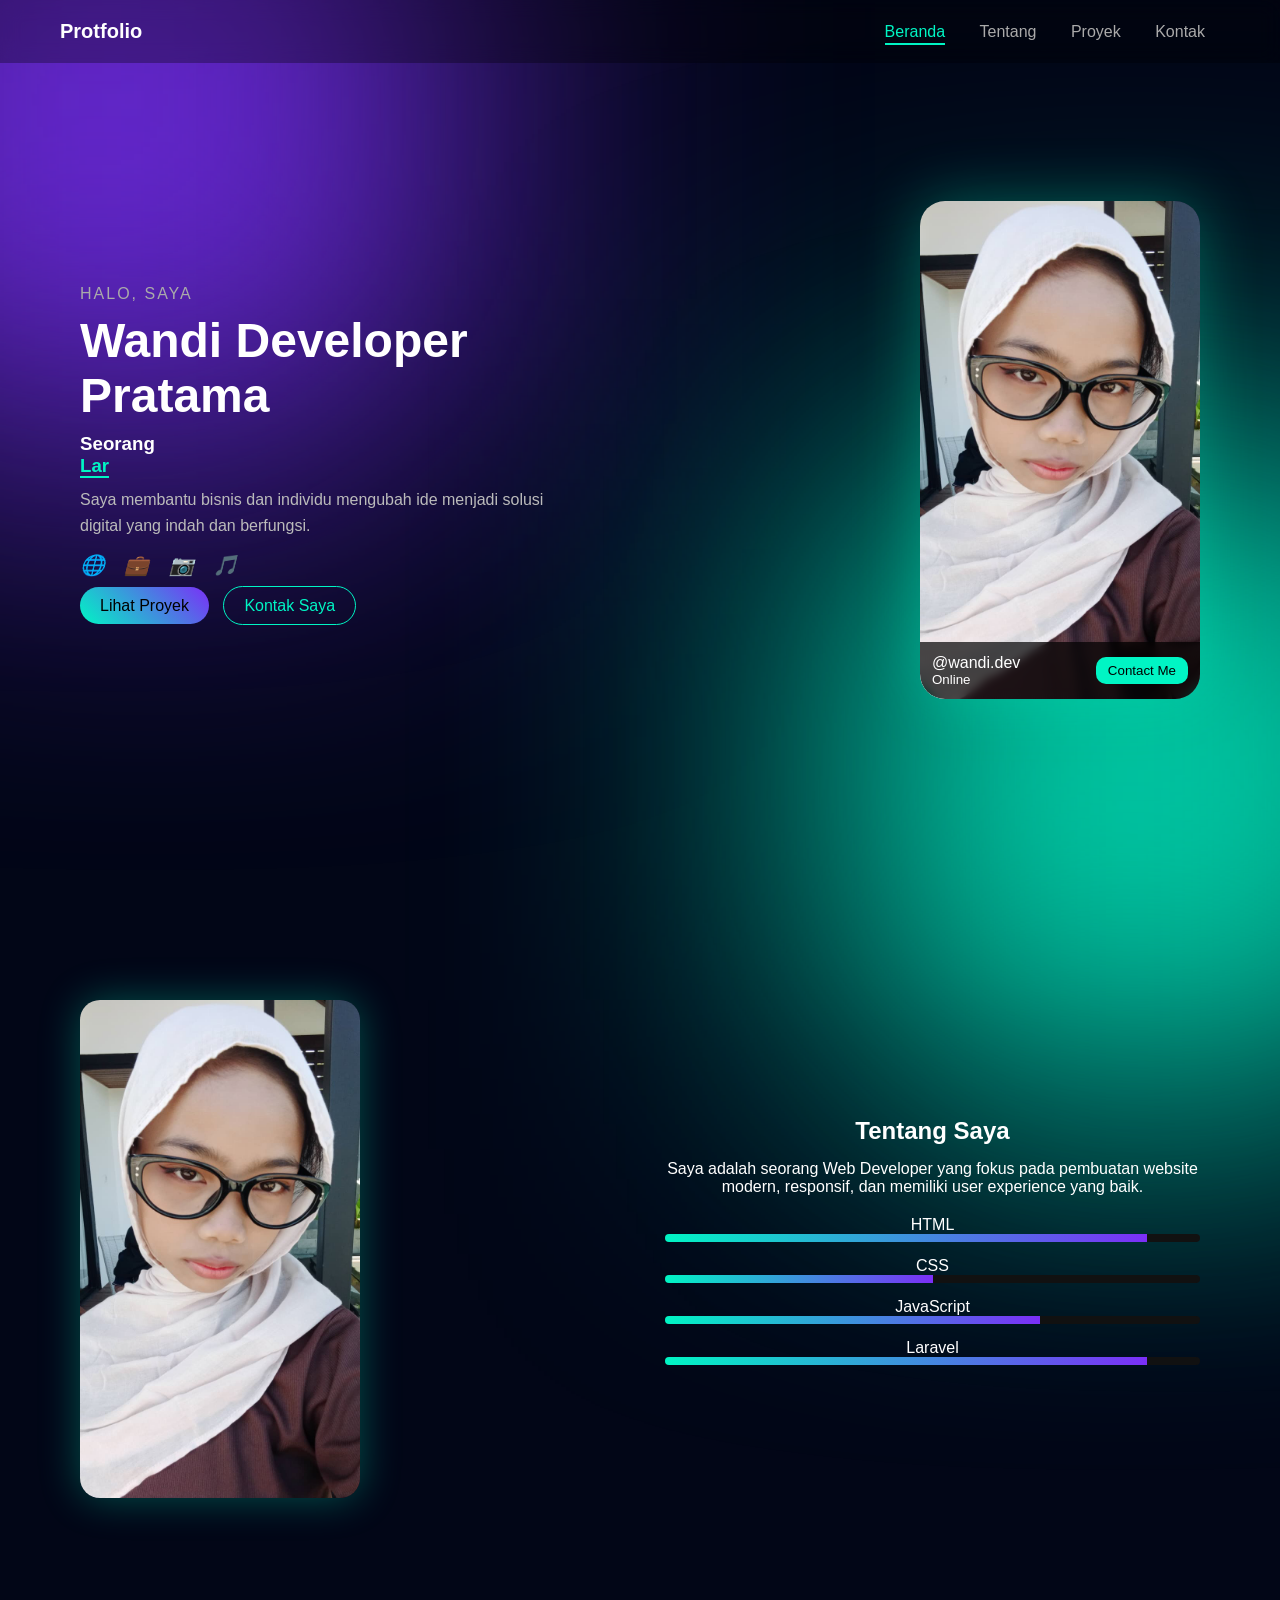
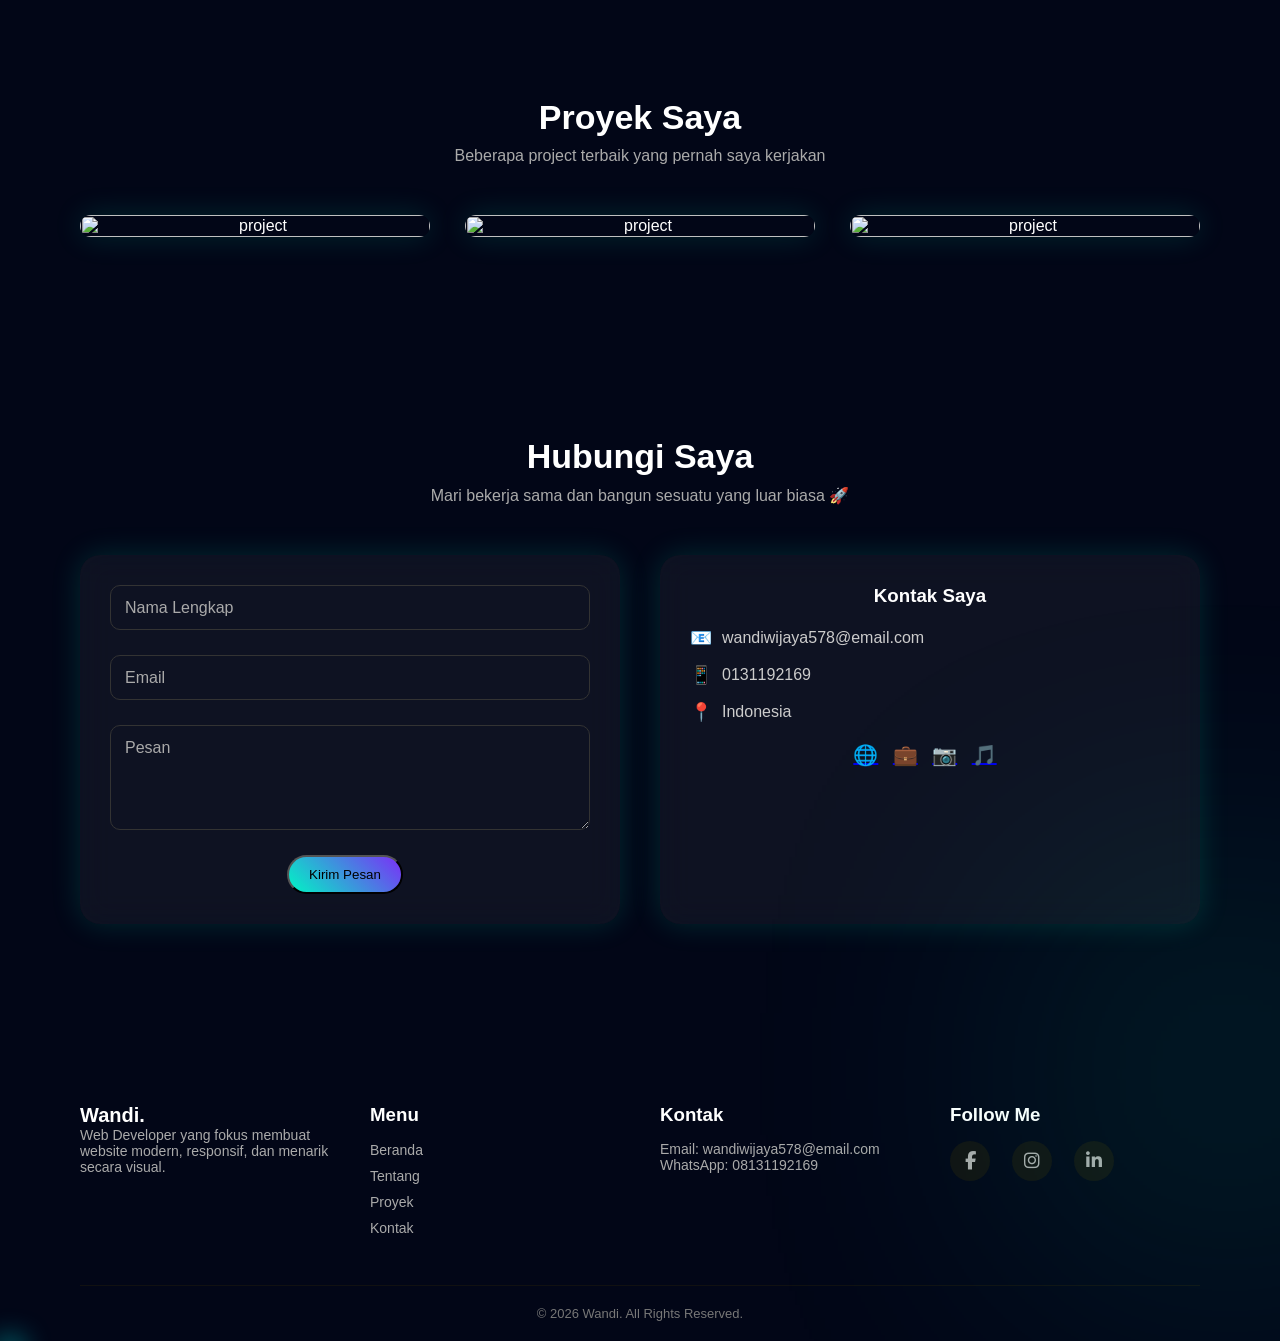
==== index.html @ ee87df97 "Add files via upload" ====
<meta charset="UTF-8">
<meta name="viewport" content="width=device-width, initial-scale=1.0">
<title>Portfolio Wandi</title>
    <link rel="icon" href="assets/icon2.ico" type="image/x-icon">
<link rel="stylesheet" href="https://cdnjs.cloudflare.com/ajax/libs/font-awesome/6.5.0/css/all.min.css">

<!-- CSS -->
<link rel="stylesheet" href="style.css">
</head>
<body>

<!-- LOAD COMPONENT -->
<div id="navbar"></div>
<div id="hero"></div>
<div id="footer"></div><!-- optional -->

<!-- JS -->
<script src="https://cdn.jsdelivr.net/npm/emailjs-com@3/dist/email.min.js"></script>
<script src="js/script.js"></script>

</body>
<div id="toast" class="toast">Pesan terkirim 🚀</div>
</html>
---- style.css ----
/* ================= GLOBAL ================= */
* {
    margin: 0;
    padding: 0;
    box-sizing: border-box;
    font-family: 'Segoe UI', sans-serif;
}

body {
    background: #020617;
    color: white;
    overflow-x: hidden;
}

/* ================= BACKGROUND GLOW ================= */
body::before,
body::after {
    content: "";
    position: fixed;
    width: 500px;
    height: 500px;
    filter: blur(180px);
    z-index: -1;
    animation: moveGlow 10s infinite alternate;
}

body::before {
    background: #7b2ff7;
    top: -100px;
    left: -100px;
}

body::after {
    background: #00f5c4;
    bottom: -100px;
    right: -100px;
}

@keyframes moveGlow {
    0% { transform: translate(0,0); }
    100% { transform: translate(50px,50px); }
}

/* ================= NAVBAR ================= */
header {
    display: flex;
    justify-content: space-between;
    align-items: center;
    padding: 20px 60px;
    position: fixed;
    width: 100%;
    top: 0;
    z-index: 1000;
    backdrop-filter: blur(10px);
    background: rgba(0,0,0,0.3);
}

.logo {
    font-weight: bold;
    font-size: 20px;
}

nav a {
    margin: 0 15px;
    color: #aaa;
    text-decoration: none;
    position: relative;
    transition: 0.3s;
}

nav a:hover {
    color: white;
}

nav a.active {
    color: #00f5c4;
}

nav a.active::after {
    content: "";
    position: absolute;
    width: 100%;
    height: 2px;
    background: #00f5c4;
    bottom: -5px;
    left: 0;
}

/* ================= HERO ================= */
.hero {
    display: flex;
    justify-content: space-between;
    align-items: center;
    padding: 120px 80px;
    min-height: 100vh;
    position: relative;
}

/* ================= BLUR BACKGROUND ================= */
.blur-bg::before,
.blur-bg::after {
    content: "";
    position: absolute;
    width: 400px;
    height: 400px;
    filter: blur(150px);
    z-index: -1;
}

.blur-bg::before {
    background: #7b2ff7;
    top: -100px;
    left: -100px;
}

.blur-bg::after {
    background: #00f5c4;
    bottom: -100px;
    right: -100px;
}

/* ================= LEFT ================= */
.left {
    max-width: 500px;
    z-index: 2;
}

.subtitle {
    color: #aaa;
    letter-spacing: 2px;
}

.left h1 {
    font-size: 48px;
    margin: 10px 0;
    font-weight: bold;
}

.left h3 {
    margin: 10px 0;
}

.highlight {
    color: #00f5c4;
    border-bottom: 2px solid #00f5c4;
}

.desc {
    margin-top: 10px;
    color: #bbb;
    line-height: 1.6;
}

/* ================= SOCIAL ================= */
.social {
    margin-top: 15px;
}

.social i {
    margin-right: 15px;
    font-size: 20px;
    cursor: pointer;
    transition: 0.3s;
}

.social i:hover {
    transform: scale(1.2);
    color: #00f5c4;
}

/* ================= BUTTON ================= */
.btn-group {
    margin-top: 20px;
}

.btn {
    background: linear-gradient(45deg, #00f5c4, #7b2ff7);
    padding: 10px 20px;
    border-radius: 20px;
    color: black;
    text-decoration: none;
    margin-right: 10px;
    transition: 0.3s;
}

.btn:hover {
    transform: scale(1.05);
    box-shadow: 0 0 20px #00f5c4;
}

.btn-outline {
    border: 1px solid #00f5c4;
    padding: 10px 20px;
    border-radius: 20px;
    color: #00f5c4;
    text-decoration: none;
    transition: 0.3s;
}

.btn-outline:hover {
    background: #00f5c4;
    color: black;
}

/* ================= RIGHT ================= */
.right {
    display: flex;
    justify-content: center;
    align-items: center;
}

/* ================= CARD ================= */
.card {
    width: 280px;
    border-radius: 25px;
    overflow: hidden;
    position: relative;
    box-shadow: 0 0 60px rgba(0,255,200,0.3);
    transition: 0.4s;
}

.card img {
    width: 100%;
    display: block;
}

.card:hover {
    transform: scale(1.05);
}

/* ================= OVERLAY ================= */
.card-overlay {
    position: absolute;
    bottom: 0;
    width: 100%;
    padding: 12px;
    background: rgba(0,0,0,0.7);
    display: flex;
    justify-content: space-between;
    align-items: center;
    backdrop-filter: blur(5px);
}

.card-overlay button {
    background: #00f5c4;
    border: none;
    padding: 6px 12px;
    border-radius: 10px;
    cursor: pointer;
}

/* ================= FLOAT ================= */
.floating {
    animation: float 4s ease-in-out infinite;
}

@keyframes float {
    0%,100% { transform: translateY(0); }
    50% { transform: translateY(-25px); }
}

/* ================= SECTION ================= */
.section {
    padding: 100px 80px;
    text-align: center;

    /* 🔥 FIX: jangan disembunyiin total */
    opacity: 1;
    transform: translateY(0);
}

/* ================= ABOUT ================= */
.about-container {
    display: flex;
    align-items: center;
    justify-content: space-between;
    gap: 50px;
}

.about-left {
    flex: 1;
}

.about-card {
    width: 280px;
    border-radius: 20px;
    overflow: hidden;
    box-shadow: 0 0 40px rgba(0,255,200,0.3);
}

.about-card img {
    width: 100%;
}

.about-right {
    flex: 1;
}

.about-right h2 {
    margin-bottom: 15px;
}

/* ================= SKILLS ================= */
.skills {
    margin-top: 20px;
}

.skill {
    margin-bottom: 15px;
}

.bar {
    background: #111;
    height: 8px;
    border-radius: 10px;
    overflow: hidden;
}

.bar span {
    display: block;
    height: 100%;
    width: 0;
    background: linear-gradient(90deg, #00f5c4, #7b2ff7);
    transition: 1s;
}

/* ================= RESPONSIVE ================= */
@media (max-width: 900px) {
    .hero {
        flex-direction: column;
        text-align: center;
        padding: 120px 20px;
    }

    .right {
        margin-top: 30px;
    }

    .left h1 {
        font-size: 32px;
    }

    .about-container {
        flex-direction: column;
        text-align: center;
    }
}
/* ================= PROJECT ================= */
.project {
    text-align: center;
}

.section-title {
    font-size: 34px;
    margin-bottom: 10px;
}

.section-subtitle {
    color: #aaa;
    margin-bottom: 50px;
}

/* GRID */
.project-container {
    display: grid;
    grid-template-columns: repeat(3, 1fr);
    gap: 35px;
}

/* CARD */
.project-card {
    position: relative;
    overflow: hidden;
    border-radius: 20px;
    cursor: pointer;
    transition: 0.4s;
    box-shadow: 0 0 30px rgba(0,255,200,0.15);
}

/* IMAGE */
.project-card img {
    width: 100%;
    display: block;
    transition: 0.5s;
}

/* HOVER IMAGE */
.project-card:hover img {
    transform: scale(1.15);
    filter: brightness(0.6);
}

/* OVERLAY */
.project-overlay {
    position: absolute;
    bottom: 0;
    width: 100%;
    padding: 25px;
    transform: translateY(100%);
    transition: 0.4s;
    text-align: left;
}

/* SHOW OVERLAY */
.project-card:hover .project-overlay {
    transform: translateY(0);
}

/* TITLE */
.project-overlay h3 {
    margin: 10px 0;
}

/* DESC */
.project-overlay p {
    font-size: 14px;
    color: #ccc;
    margin-bottom: 10px;
}

/* TAG */
.tags span {
    background: rgba(0,255,200,0.2);
    padding: 4px 10px;
    border-radius: 10px;
    font-size: 12px;
    margin-right: 5px;
}

/* BUTTON */
.btn-small {
    display: inline-block;
    padding: 6px 12px;
    background: linear-gradient(45deg, #00f5c4, #7b2ff7);
    border-radius: 10px;
    text-decoration: none;
    color: black;
    font-size: 12px;
}

/* HOVER CARD */
.project-card:hover {
    transform: translateY(-12px);
    box-shadow: 0 0 50px rgba(0,255,200,0.4);
}
@media (max-width: 900px) {
    .project-container {
        grid-template-columns: 1fr;
    }
}
/* ================= FOOTER ================= */
.footer {
    background: #020617;
    padding: 80px 80px 20px;
    position: relative;
}

/* GRID */
.footer-container {
    display: grid;
    grid-template-columns: repeat(4, 1fr);
    gap: 40px;
}

/* COLUMN */
.footer-col h3 {
    margin-bottom: 15px;
}

.footer-col p,
.footer-col a {
    color: #aaa;
    font-size: 14px;
    text-decoration: none;
}

.footer-col a:hover {
    color: #00f5c4;
}

/* MENU LIST */
.footer-col ul {
    list-style: none;
}

.footer-col ul li {
    margin-bottom: 8px;
}

/* SOCIAL */
.footer-social a {
    margin-right: 10px;
    font-size: 18px;
    transition: 0.3s;
}

.footer-social a:hover {
    color: #00f5c4;
    transform: scale(1.2);
}

/* BOTTOM */
.footer-bottom {
    text-align: center;
    margin-top: 40px;
    border-top: 1px solid #111;
    padding-top: 20px;
    font-size: 13px;
    color: #777;
}

/* GLOW EFFECT */
.footer::before {
    content: "";
    position: absolute;
    width: 300px;
    height: 300px;
    background: #00f5c4;
    filter: blur(150px);
    opacity: 0.2;
    top: -100px;
    right: -100px;
}

/* ================= RESPONSIVE ================= */
@media (max-width: 900px) {
    .footer-container {
        grid-template-columns: 1fr;
        text-align: center;
    }
}

/* ================= CONTACT ULTRA ================= */
.contact-wrapper {
    display: flex;
    gap: 40px;
    margin-top: 50px;
}

/* CARD GLASS */
.contact-card,
.contact-info-card {
    flex: 1;
    padding: 30px;
    border-radius: 20px;
    backdrop-filter: blur(15px);
    background: rgba(255,255,255,0.05);
    box-shadow: 0 0 30px rgba(0,255,200,0.15);
    transition: 0.4s;
}

/* HOVER CARD */
.contact-card:hover,
.contact-info-card:hover {
    transform: translateY(-10px);
    box-shadow: 0 0 50px rgba(0,255,200,0.3);
}

/* INPUT */
.input-group {
    position: relative;
    margin-bottom: 25px;
}

.input-group input,
.input-group textarea {
    width: 100%;
    padding: 14px;
    border-radius: 10px;
    border: 1px solid #333;
    background: transparent;
    color: white;
    outline: none;
}

/* LABEL FLOAT */
.input-group label {
    position: absolute;
    left: 15px;
    top: 14px;
    color: #aaa;
    transition: 0.3s;
}

/* FOCUS EFFECT 🔥 */
.input-group input:focus,
.input-group textarea:focus {
    border-color: #00f5c4;
    box-shadow: 0 0 10px #00f5c4;
}

/* LABEL ANIMATION */
.input-group input:focus + label,
.input-group textarea:focus + label,
.input-group input:valid + label,
.input-group textarea:valid + label {
    top: -8px;
    left: 10px;
    font-size: 12px;
    background: #020617;
    padding: 0 5px;
    color: #00f5c4;
}

/* INFO */
.contact-info-card h3 {
    margin-bottom: 20px;
}

.info-item {
    display: flex;
    align-items: center;
    margin-bottom: 15px;
}

.info-item span {
    font-size: 18px;
    margin-right: 10px;
}

.info-item p {
    color: #ccc;
}

/* SOCIAL */
.contact-social {
    margin-top: 20px;
}

.contact-social a {
    margin-right: 10px;
    font-size: 20px;
    transition: 0.3s;
}

.contact-social a:hover {
    color: #00f5c4;
    transform: scale(1.2);
}

/* RESPONSIVE */
@media (max-width: 900px) {
    .contact-wrapper {
        flex-direction: column;
    }
}
/* TOAST NOTIF */
.toast {
    position: fixed;
    bottom: 30px;
    right: 30px;
    background: linear-gradient(45deg, #00f5c4, #7b2ff7);
    color: black;
    padding: 12px 20px;
    border-radius: 10px;
    opacity: 0;
    transform: translateY(50px);
    transition: 0.4s;
    z-index: 9999;
}

/* SHOW */
.toast.show {
    opacity: 1;
    transform: translateY(0);
}
.footer-social {
    display: flex;
    gap: 12px;
    margin-top: 10px;
}

.social-icon {
    width: 40px;
    height: 40px;
    display: flex;
    align-items: center;
    justify-content: center;
    border-radius: 50%;
    background: #111;
    color: #fff;
    text-decoration: none;
    transition: 0.3s;
}

.social-icon i {
    font-size: 18px;
}

.social-icon:hover {
    background: #6c5ce7;
    transform: translateY(-3px);
}
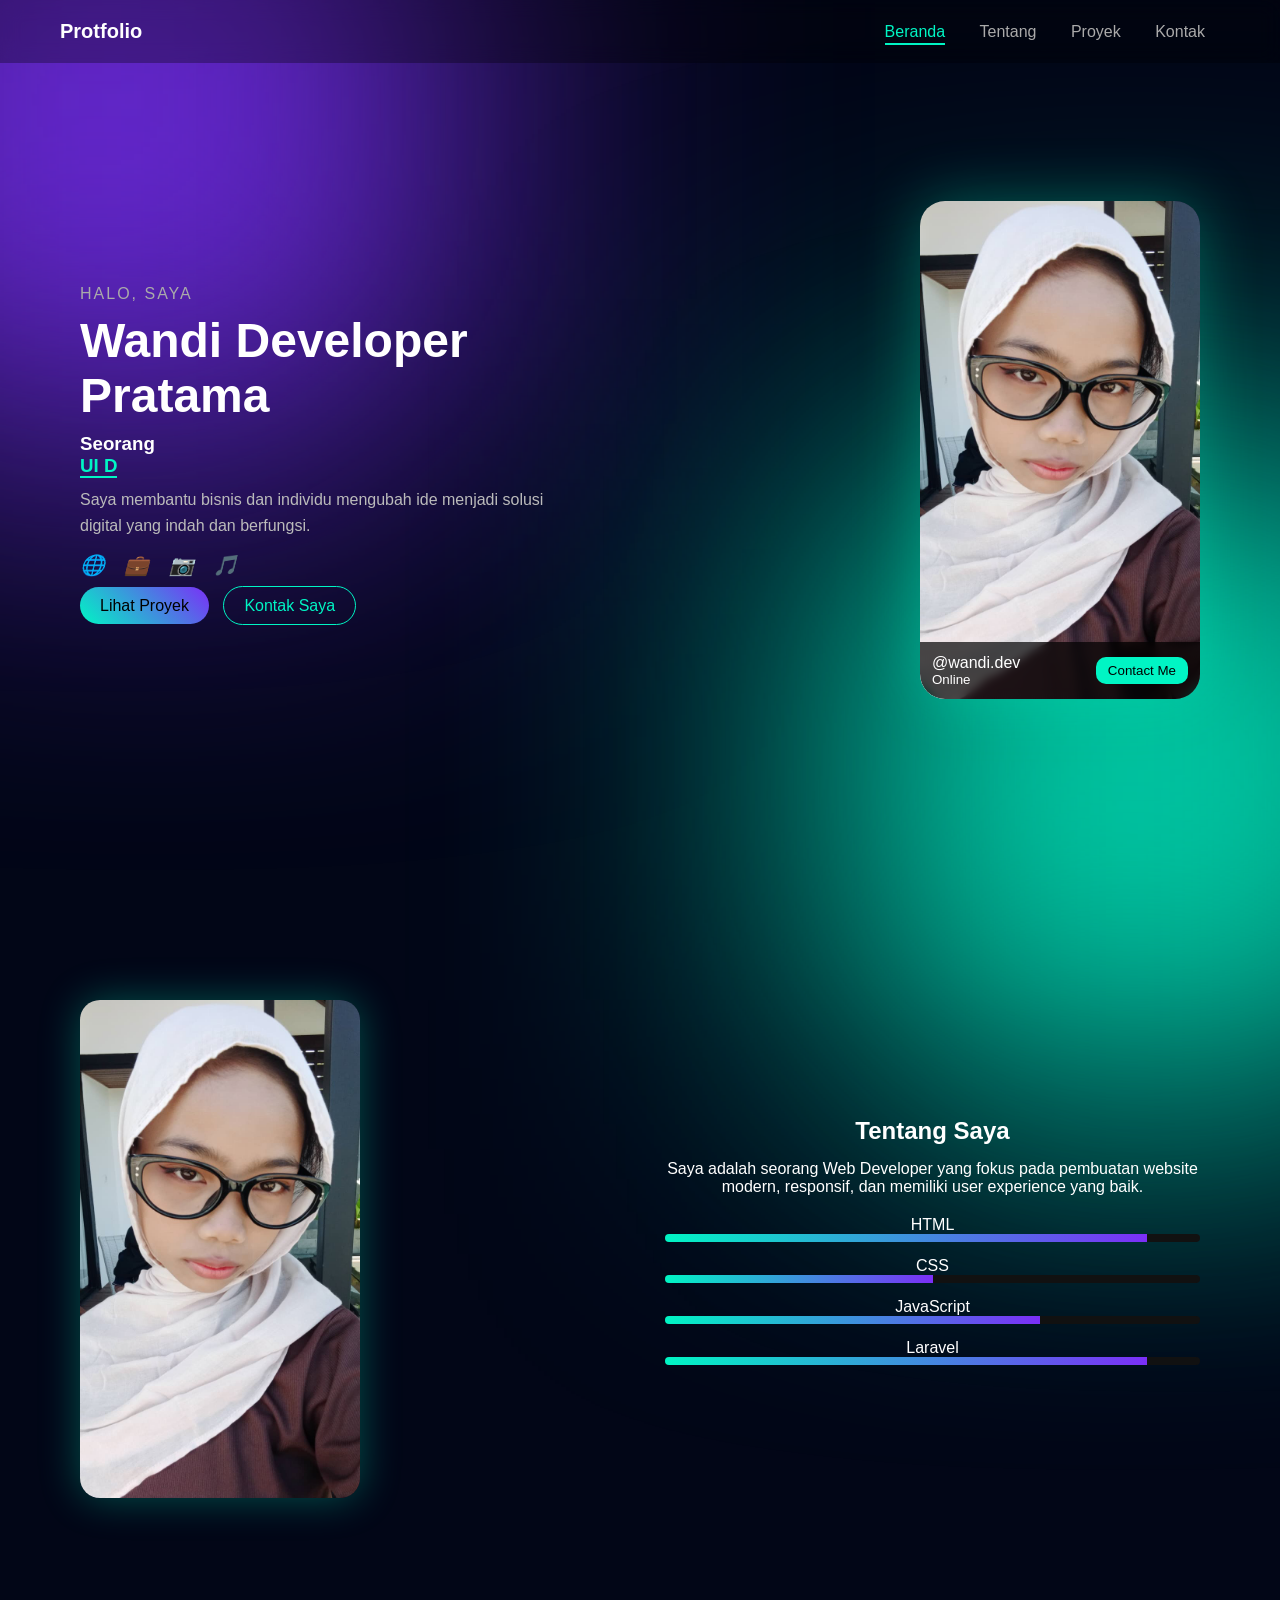
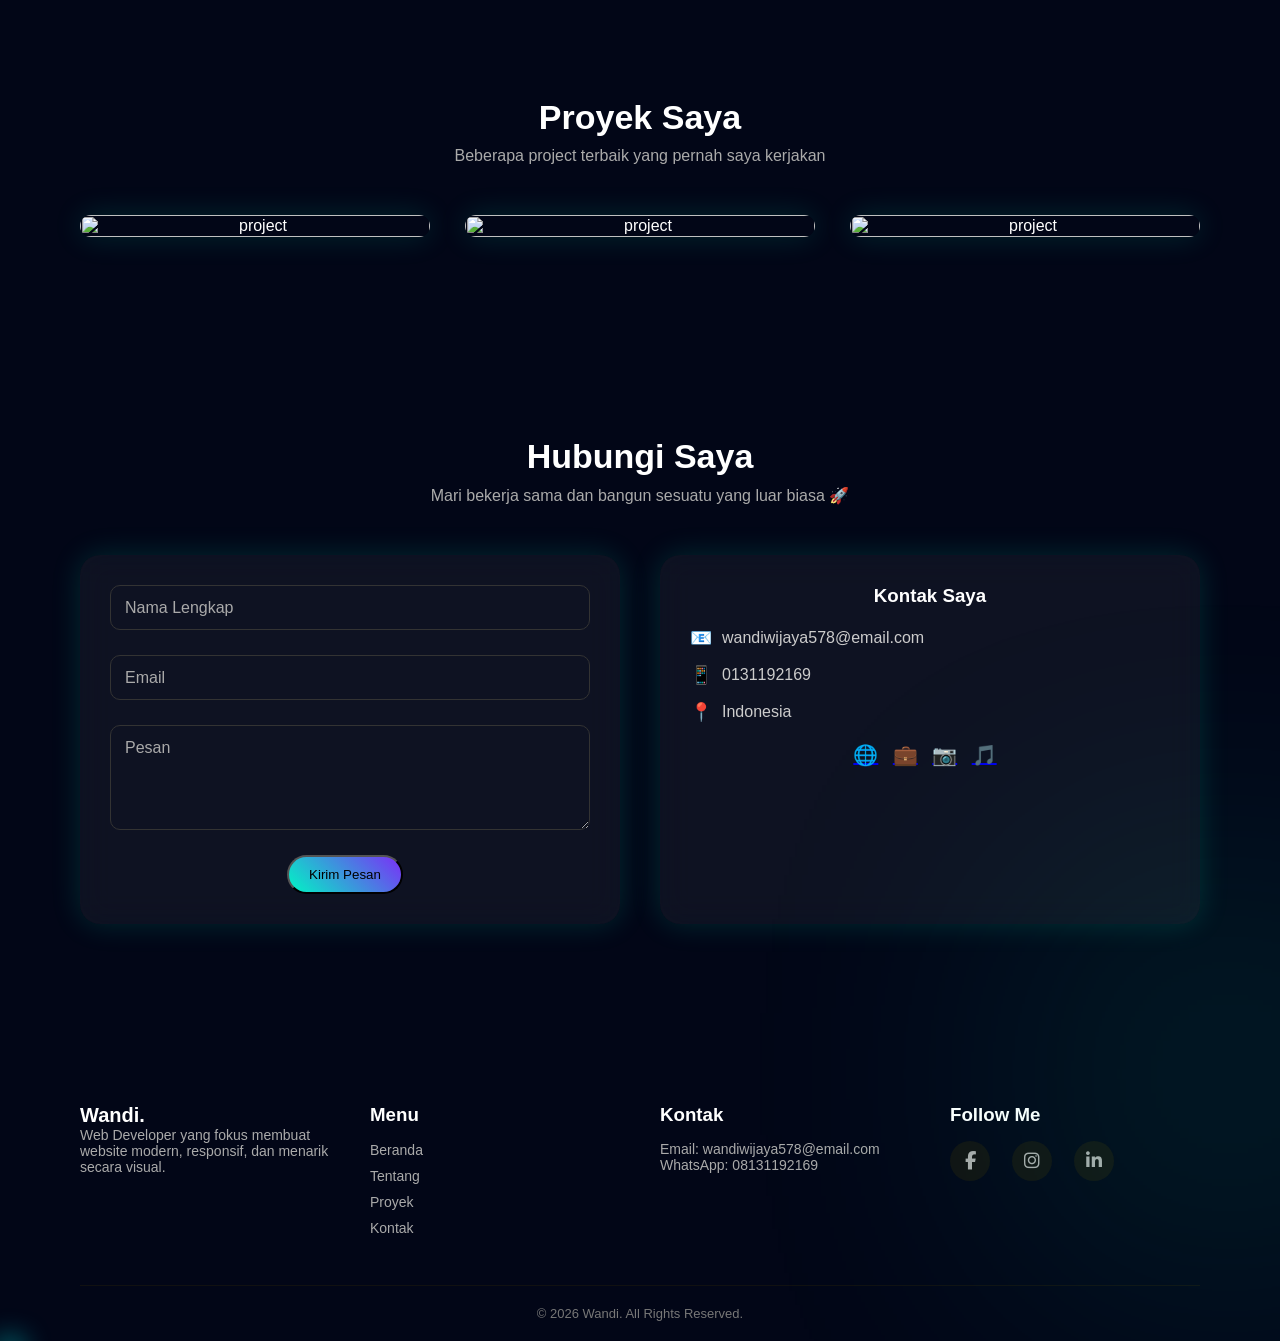
==== commit d90dd6b0: "Update index.html" ====
--- a/index.html
+++ b/index.html
@@ -1,6 +1,6 @@
 <meta charset="UTF-8">
 <meta name="viewport" content="width=device-width, initial-scale=1.0">
-<title>Portfolio Wandi</title>
+<title>Portfolio Ersa</title>
     <link rel="icon" href="assets/icon2.ico" type="image/x-icon">
 <link rel="stylesheet" href="https://cdnjs.cloudflare.com/ajax/libs/font-awesome/6.5.0/css/all.min.css">
 
@@ -20,4 +20,4 @@
 
 </body>
 <div id="toast" class="toast">Pesan terkirim 🚀</div>
-</html>+</html>
